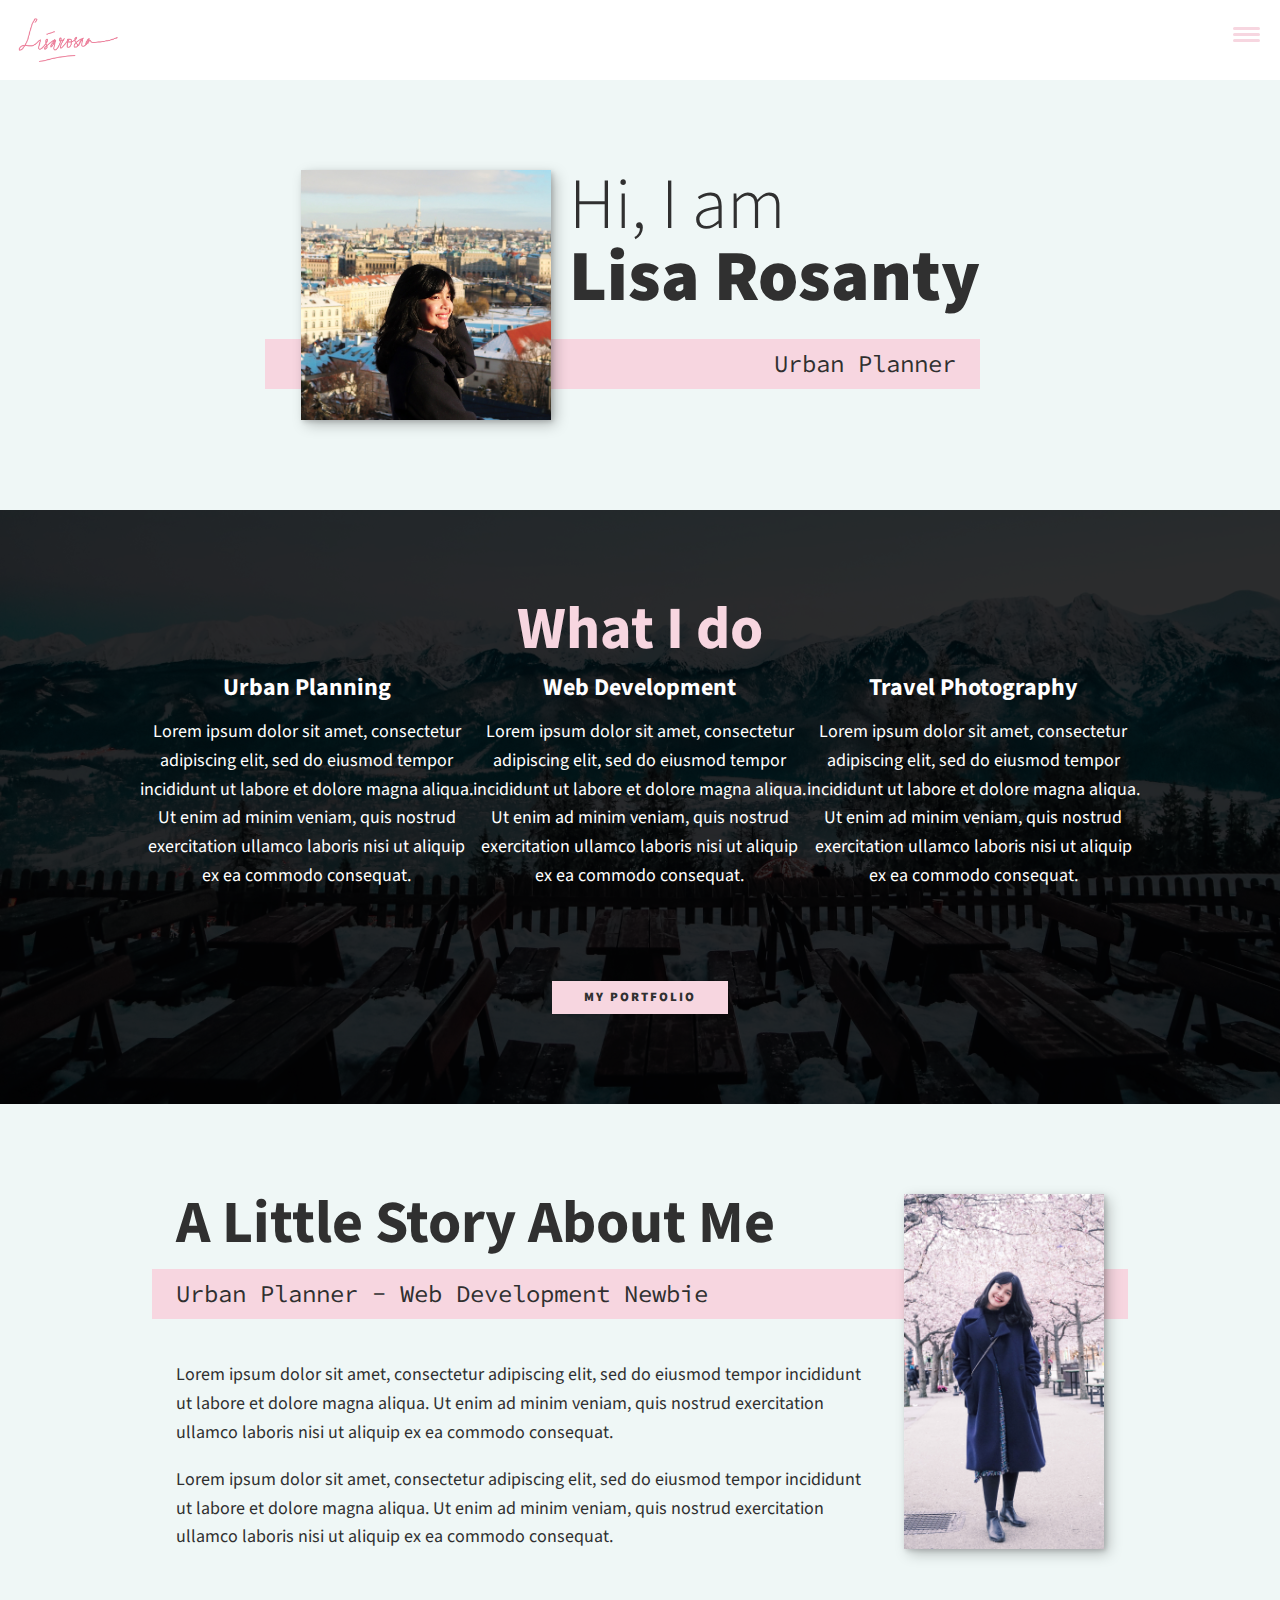
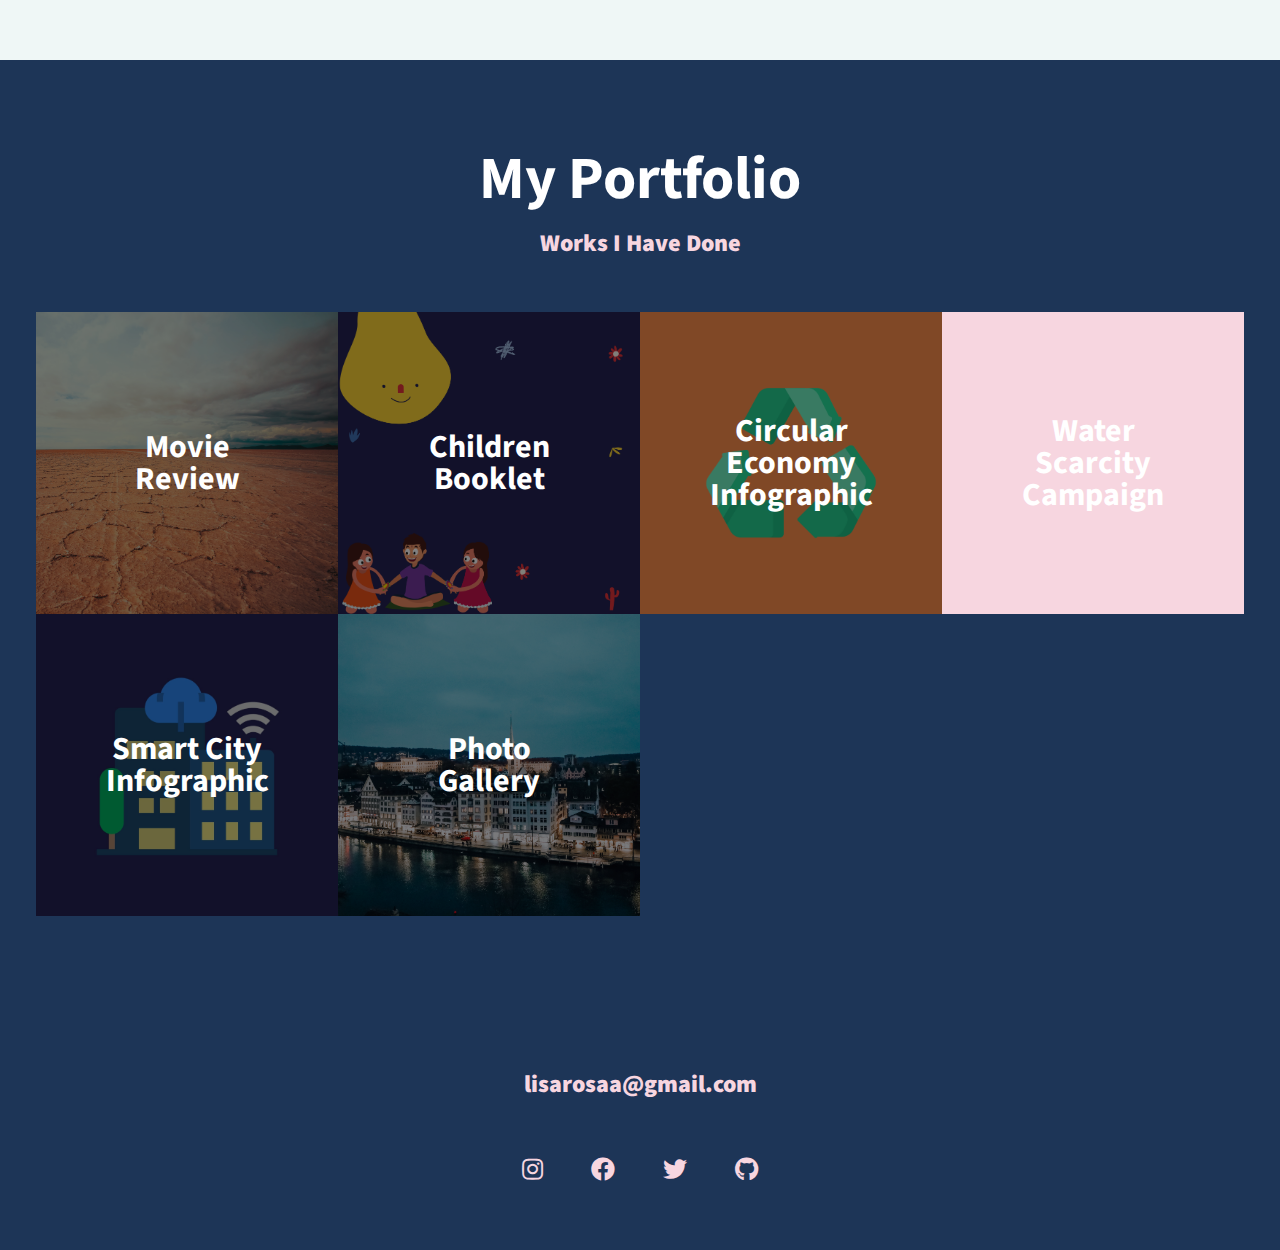
==== index.html @ c5e42071 "initial code portfolio web lisa" ====
<!DOCTYPE html>
<html lang="en">

<head>
    <meta charset="UTF-8">
    <meta name="viewport" content="width=device-width, initial-scale=1.0">
    <title>Lisa Rosanty Portfolio</title>
    <link rel="stylesheet" href="https://cdnjs.cloudfare.com/ajax/libs/normalize/7.0.0/normalize.min.css">
    <link rel="stylesheet" href="https://cdnjs.cloudflare.com/ajax/libs/font-awesome/5.13.0/css/all.min.css">
    <link rel="stylesheet" href="./css/style.css">
    <link href="https://fonts.googleapis.com/css?family=Source+Code+Pro:400,900|Source+Sans+Pro:300,900&display=swap" rel="stylesheet">
</head>

<body>
    <header>
        <div class="logo">
            <a href="index.html">
                <img src="assets/logo-small.png" alt="">
            </a>
        </div>
        <button class="nav-toggle" aria-label="toggle navigation">
            <span class="hamburger"></span>
        </button>
        <nav class="nav">
            <ul class="nav__list">
                <li class="nav__item">
                    <a href="#home" class="nav__link">Home</a>
                </li>
                <li class="nav__item">
                    <a href="#skills" class="nav__link">Skill</a>
                </li>
                <li class="nav__item">
                    <a href="#about" class="nav__link">About Me</a>
                </li>
                <li class="nav__item">
                    <a href="#porto" class="nav__link">Portfolio</a>
                </li>
            </ul>
        </nav>
    </header>

    <!-- Introduction -->
    <section class="intro" id="home">
        <h1 class="section__title section__title--intro">
            Hi, I am
            <strong>Lisa Rosanty</strong>
        </h1>
        <p class="section__subtitle section__subtitle--intro">Urban Planner</p>
        <img src="assets/lisa.jpg" alt="Lisa in Rovaniemi" class="intro__img">
    </section>

    <section class="my-services" id="skills">
        <h2 class="section__title section__title--services">What I do</h2>
        <div class="services">
            <div class="service">
                <h3>Urban Planning</h3>
                <p>Lorem ipsum dolor sit amet, consectetur adipiscing elit, sed do eiusmod tempor incididunt ut labore et dolore
                    magna aliqua. Ut enim ad minim veniam, quis nostrud exercitation ullamco laboris nisi ut aliquip ex ea
                    commodo consequat.</p>
            </div>
            <!-- / service -->

            <div class="service">
                <h3>Web Development</h3>
                <p>Lorem ipsum dolor sit amet, consectetur adipiscing elit, sed do eiusmod tempor incididunt ut labore et dolore
                    magna aliqua. Ut enim ad minim veniam, quis nostrud exercitation ullamco laboris nisi ut aliquip ex ea
                    commodo consequat.</p>
            </div>
            <!-- / service -->

            <div class="service">
                <h3>Travel Photography</h3>
                <p>Lorem ipsum dolor sit amet, consectetur adipiscing elit, sed do eiusmod tempor incididunt ut labore et dolore
                    magna aliqua. Ut enim ad minim veniam, quis nostrud exercitation ullamco laboris nisi ut aliquip ex ea
                    commodo consequat.</p>
            </div>
            <!-- / service -->
        </div>
        <!-- / services -->

        <a href="#porto" class="btn">My Portfolio</a>
    </section>

    <!--About Me-->
    <section class="about-me" id="about">
        <h2 class="section__title section__title--about">A Little Story About Me</h2>
        <p class="section__subtitle section__subtitle--about">Urban Planner - Web Development Newbie</p>

        <div class="about-me__body">
            <p>Lorem ipsum dolor sit amet, consectetur adipiscing elit, sed do eiusmod tempor incididunt ut labore et dolore
                magna aliqua. Ut enim ad minim veniam, quis nostrud exercitation ullamco laboris nisi ut aliquip ex ea commodo
                consequat.
            </p>
            <p>Lorem ipsum dolor sit amet, consectetur adipiscing elit, sed do eiusmod tempor incididunt ut labore et dolore
                magna aliqua. Ut enim ad minim veniam, quis nostrud exercitation ullamco laboris nisi ut aliquip ex ea commodo
                consequat.
            </p>
        </div>

        <img src="assets/lisa-sakura.JPG" alt="Lisa among Sakura" class="about-me__img">
    </section>

    <!-- Portfolio -->
    <section class="my-work" id="porto">
        <h2 class="section__title section__title--work">My Portfolio</h2>
        <p class="section__subtitle section__subtitle--work">Works I Have Done</p>

        <div class="portfolio">
            <a href="moview-review.html" class="portfolio__item">
                <img src="assets/world-without-water.jpg" alt="" class="portfolio__img">
                <div class="text">
                    <h4>Movie Review</h4>
                </div>
            </a>
            <a href="children-booklet.html" class="portfolio__item">
                <img src="assets/disaster-kid.png" alt="" class="portfolio__img">
                <div class="text">
                    <h4>Children Booklet</h4>
                </div>
            </a>
            <a href="circular-economy.html" class="portfolio__item">
                <img src="assets/circular-economy.png" alt="" class="portfolio__img">
                <div class="text">
                    <h4>Circular Economy Infographic</h4>
                </div>
            </a>
            <a href="water-campaign.html" class="portfolio__item">
                <img src="assets/water-campaign.png" alt="" class="portfolio__img">
                <div class="text">
                    <h4>Water Scarcity Campaign</h4>
                </div>
            </a>
            <a href="smart-city.html" class="portfolio__item">
                <img src="assets/smart-city.jpg" alt="" class="portfolio__img">
                <div class="text">
                    <h4>Smart City Infographic</h4>
                </div>
            </a>
            <a href="gallery.html" class="portfolio__item">
                <img src="assets/travel-photo.jpg" alt="" class="portfolio__img">
                <div class="text">
                    <h4>Photo Gallery</h4>
                </div>
            </a>
        </div>
    </section>

    <!-- Footer -->
    <footer class="footer">
        <a href="mailto:lisarosaa@gmail.com" class="footer__link">lisarosaa@gmail.com</a>
        <ul class="social-list">
            <li class="social-list__item">
                <a class="social-list__link" href="https://instagram.com/lisarosaa" target="_blank">
                    <i class="fab fa-instagram"></i>
                </a>
            </li>
            <li class="social-list__item">
                <a class="social-list__link" href="https://facebook.com/lisarosaa" target="_blank">
                    <i class="fab fa-facebook"></i>
                </a>
            </li>
            <li class="social-list__item">
                <a class="social-list__link" href="https://twitter.com/lisarosaa" target="_blank">
                    <i class="fab fa-twitter"></i>
                </a>
            </li>
            <li class="social-list__item">
                <a class="social-list__link" href="https://github.com/lisarosaa" target="_blank">
                    <i class="fab fa-github"></i>
                </a>
            </li>
        </ul>
    </footer>

    <script src="js/index.js"></script>

</body>

</html>
---- css/style.css ----
*,
*::before,
*::after {
    box-sizing: border-box;
}

/* Custom Properties */

:root {
    --ff-primary: 'Source Sans Pro', sans-serif;
    --ff-secondary: 'Source Code Pro', monospace;

    --fw-reg: 300;
    --fw-bold: 900;

    --clr-light: #fff;
    --clr-dark: #303030;
    --clr-accent: #b8f2e6;
    --clr-accent_red: #f7d6e0;
    --clr-accent_yellow: #eff7f6;
    --clr-accent_blue: #a8dadc;
    --clr-accent_navy: #1d3557;

    --fs-h1: 3rem;
    --fs-h2: 2.25rem;
    --fs-h3: 1.25rem;
    --fs-h4: 2rem;
    --fs-body: 1rem;

    --bs: 0.25em 0.25em 0.75em rgba(0,0,0,.25),
          0.125em 0.125em 0.25em rgba(0,0,0,.15);
}

@media (min-width: 800px) {
    :root {
        --fs-h1: 4.5rem;
        --fs-h2: 3.75rem;
        --fs-h3: 1.5rem;
        --fs-h4: 2rem;
        --fs-body: 1.125rem;
    }
}

/* General Style */

html {
    scroll-behavior: smooth;
}

body {
    background: var(--clr-accent_yellow);
    color: var(--clr-dark);
    margin: 0;
    font-family: var(--ff-primary);
    font-size: var(--fs-body);
    line-height: 1.6;
}

section {
    padding: 5em 2em;
}

img {
    display: block;
    max-width: 100%;
    image-orientation: from-image;
}

strong { font-weight: var(--fw-bold)}

:focus {
    outline: 3px solid var(--clr-accent_red);
    outline-offset: 3px;
}

/* Button */

.btn {
    display: inline-block;
    padding: .5em 2.5em;
    background: var(--clr-accent_red);
    color: var(--clr-dark);
    text-decoration: none;
    cursor: pointer;
    font-size: .8rem;
    text-transform: uppercase;
    letter-spacing: 2px;
    font-weight: var(--fw-bold);
    transition: transform 200ms ease-in-out;
}

.btn:hover {
    transform: scale(1.1)
}

/* Typography */
h1,
h2,
h3,
h4 {
    line-height: 1;
    margin: 0;
}

h1 { font-size: var(--fs-h1)}
h2 { font-size: var(--fs-h2)}
h3 { font-size: var(--fs-h3)}
h4 { font-size: var(--fs-h4)}

.section__title{
    margin-bottom: .25em;
}

.section__title--intro {
    font-weight: var(--fw-reg);
}

.section__title--intro strong {
    display: block;
}

.section__subtitle{
    margin: 0;
    font-size: var(--fs-h3);
}

.section__subtitle--intro,
.section__subtitle--about {
    background: var(--clr-accent_red);
    font-family: var(--ff-secondary);
    margin-bottom: 1em;
    padding: .25em 1em;
}


.section__subtitle--work {
    color:  var(--clr-accent_red);
    font-weight: var(--fw-bold);
    margin-bottom: 2em;   
}

/* header */

header {
    display: flex;
    justify-content: space-between;
    padding: 1em;
    background-color: var(--clr-light);
}
.logo {
    max-width: 100px;
}

.nav {
    position: fixed;
    background: var(--clr-accent_blue);
    color: var(--clr-light);
    top: 0;
    bottom: 0;
    left: 0;
    right: 0;
    z-index: 100;

    transform: translateX(100%);
    transition: transform 250ms cubic-bezier(.5, 0, .5, 1);
}

.nav__list {
    list-style: none;
    display: flex;
    height: 100%;
    flex-direction: column;
    justify-content: space-evenly;
    align-items: center;
    margin: 0;
    padding: 0;
}

.nav__link {
    color: inherit;
    font-weight: var(--fw-bold);
    font-size: var(--fs-h2);
    text-decoration: none;
}

.nav__link:hover {
    color: var(--clr-accent_red)
}

.nav-toggle {
    padding: .5em;
    background: transparent;
    border: 0;
    cursor: pointer;
    position: absolute;
    right: 1em;
    top: 1em;
    z-index: 1000;
    margin-top: 1em;
    margin-bottom: 1em;
}

.nav-open .nav {
    transform: translateX(0);
}

.nav-open .nav-toggle {
    position: fixed;
}

.nav-open .hamburger {
    transform: rotate(.625turn);
}

.nav-open .hamburger::before {
    transform: rotate(90deg) translate(-6px);
}

.nav-open .hamburger::after {
    opacity: 0;
}

.hamburger {
    display: block;
    position: relative;
}

.hamburger,
.hamburger::before,
.hamburger::after {
    background: var(--clr-accent_red);
    width: 2em;
    height: 3px;
    border-radius: 1em;
    transition: transform 250ms ease-in-out;
}

.hamburger::before,
.hamburger::after {
    content: '';
    position: absolute;
    left: 0;
    right: 0;
}

.hamburger::before { top: 6px;}
.hamburger::after { bottom: 6px;}

/* Intro Section */

.intro{
    position: relative;
}

.intro__img{
    box-shadow: var(--bs)
}

@media (min-width: 600px) {
    .intro {
        display: grid;
        width: min-content;
        margin: 0 auto;
        grid-column-gap: 1em;
        grid-template-areas: "img tittle" "img subtitle";
        grid-template-columns: min-content max-content;
    }

    .intro__img {
        grid-area: img;
        min-width: 250px;
        position: relative;
        z-index: 2;
    }

    .section__subtitle--intro {
        align-self: start;
        grid-column: -1 / 1;
        grid-row: 2;
        text-align: right;
        position: relative;
        left: -1.5em;
        width: calc(100% + 1.5em);
    }
}

/* Skill section */

.my-services {
    background-color: var(--clr-dark);
    background-image: url(../assets/nature.JPG);
    background-size: cover;
    background-blend-mode: multiply;
    color: var(--clr-light);
    text-align: center;
}

.section__title--services {
    color: var(--clr-accent_red);
    position: relative;
}

.section__title--services::after {
    content: '';
    display: block;
    width: 3em;
    height: 1px;
    margin: 0.5em auto len;
    background: var(--clr-light);
    opacity: 0;
}

.services {
    margin-bottom: 4em;
}

.service {
    max-width: 500px;
    margin: 0 auto;
}

@media (min-width: 800px) {
    .services {
        display: flex;
        max-width: 1000px;
        margin-left: auto;
        margin-right: auto;
    }

    .services + .services {
        margin-left: 2em;
    }
}

/* About Me */

.about-me {
    max-width: 1000px;
    margin: 0 auto;
}

.about-me__img {
    box-shadow: var(--bs);
}

@media (min-width: 600px) {
    .about-me {
        display: grid;
        grid-template-columns: 1fr 200px;
        grid-template-areas: "title img" "subtitle img" "text img";
        grid-column-gap: 2em;
    }

    .section__title--about {
        grid-area: title;
    }

    .section__subtitle--about {
        grid-column: 1/-1;
        grid-row: 2;
        position: relative;
        left: -1em;
        width: calc(100% + 2em);
        padding-left: 1em;
        padding-right: calc(200px + 4em);
    }

    .about-me__img {
        grid-area: img;
        position: relative;
        z-index: 2;
    }
}

/* My Portfolio */

.my-work{
    background-color: var(--clr-accent_navy);
    color: var(--clr-light);
    text-align: center;
}

.portfolio {
    display: grid;
    grid-template-columns: repeat(auto-fit, minmax(300px, 1fr));    
}

.portfolio__item {
    background: var(--clr-accent_red);
    overflow: hidden;
    position: relative;
    text-align: center;
}

.portfolio__item .text {
    position: absolute;
    top: 50%;
    left: 50%;
    transform: translate(-50%, -50%);
    color: var(--clr-light);
}

.portfolio__img {
    transition: 
        transform 750ms cubic-bezier(.5, 0, .5, 1),
        opacity 250ms linear;
        filter: brightness(50%);
}

.portfolio__item:focus {
    position: relative;
    z-index: 2;
}

.portfolio__img:hover,
.portfolio__item:hover .text {
    color: var(--clr-accent_red);
}

.portfolio__img:hover,
.portfolio__item:focus .portfolio__img {
    transform: scale(1.2);
    opacity: .75;
}

/* Footer */
.footer {
    background: var(--clr-accent_navy);
    color: var(--clr-accent_red);
    text-align: center;
    padding: 2.5em 0;
    font-size: var(--fs-h3);
}

.footer a {
    color: inherit;
    text-decoration: none;
}

.footer__link {
    font-weight: var(--fw-bold);
}

.footer__link:hover,
.social-list__link:hover {
    opacity: .7;
}

.footer__link:hover {
    text-decoration: underline;
}

.social-list {
    list-style: none;
    display: flex;
    justify-content: center;
    margin: 2em 0 0;
    padding: 0;
}

.social-list__item {
    margin: 0 .5em
}

.social-list__link {
    padding: .5em;
}

/* Portfolio item style */

.portfolio-item-individual {
    padding: 0 2em 2em;
    max-width: 1000px;
    margin: 0 auto;
}

.review-text {
    column-count: 2;
    column-gap: 40px;
    text-align: justify;
}

.gallery {
    display: grid;
    grid-template-columns: repeat(auto-fit, minmax(300px, 1fr))
}

.gallery__item {
    background: var(--clr-light);
    margin: 10px;
    padding: .5rem;
    box-shadow: 0 4px 8px 0 rgba(0, 0, 0, 0.2), 0 6px 20px 0 rgba(0, 0, 0, 0.19);
}

.gallery__item .gallery__caption {
    text-align: center;
    color: var(--clr-accent_navy);
    font-weight: var(--fw-bold);
    padding: 10px 20px;
}
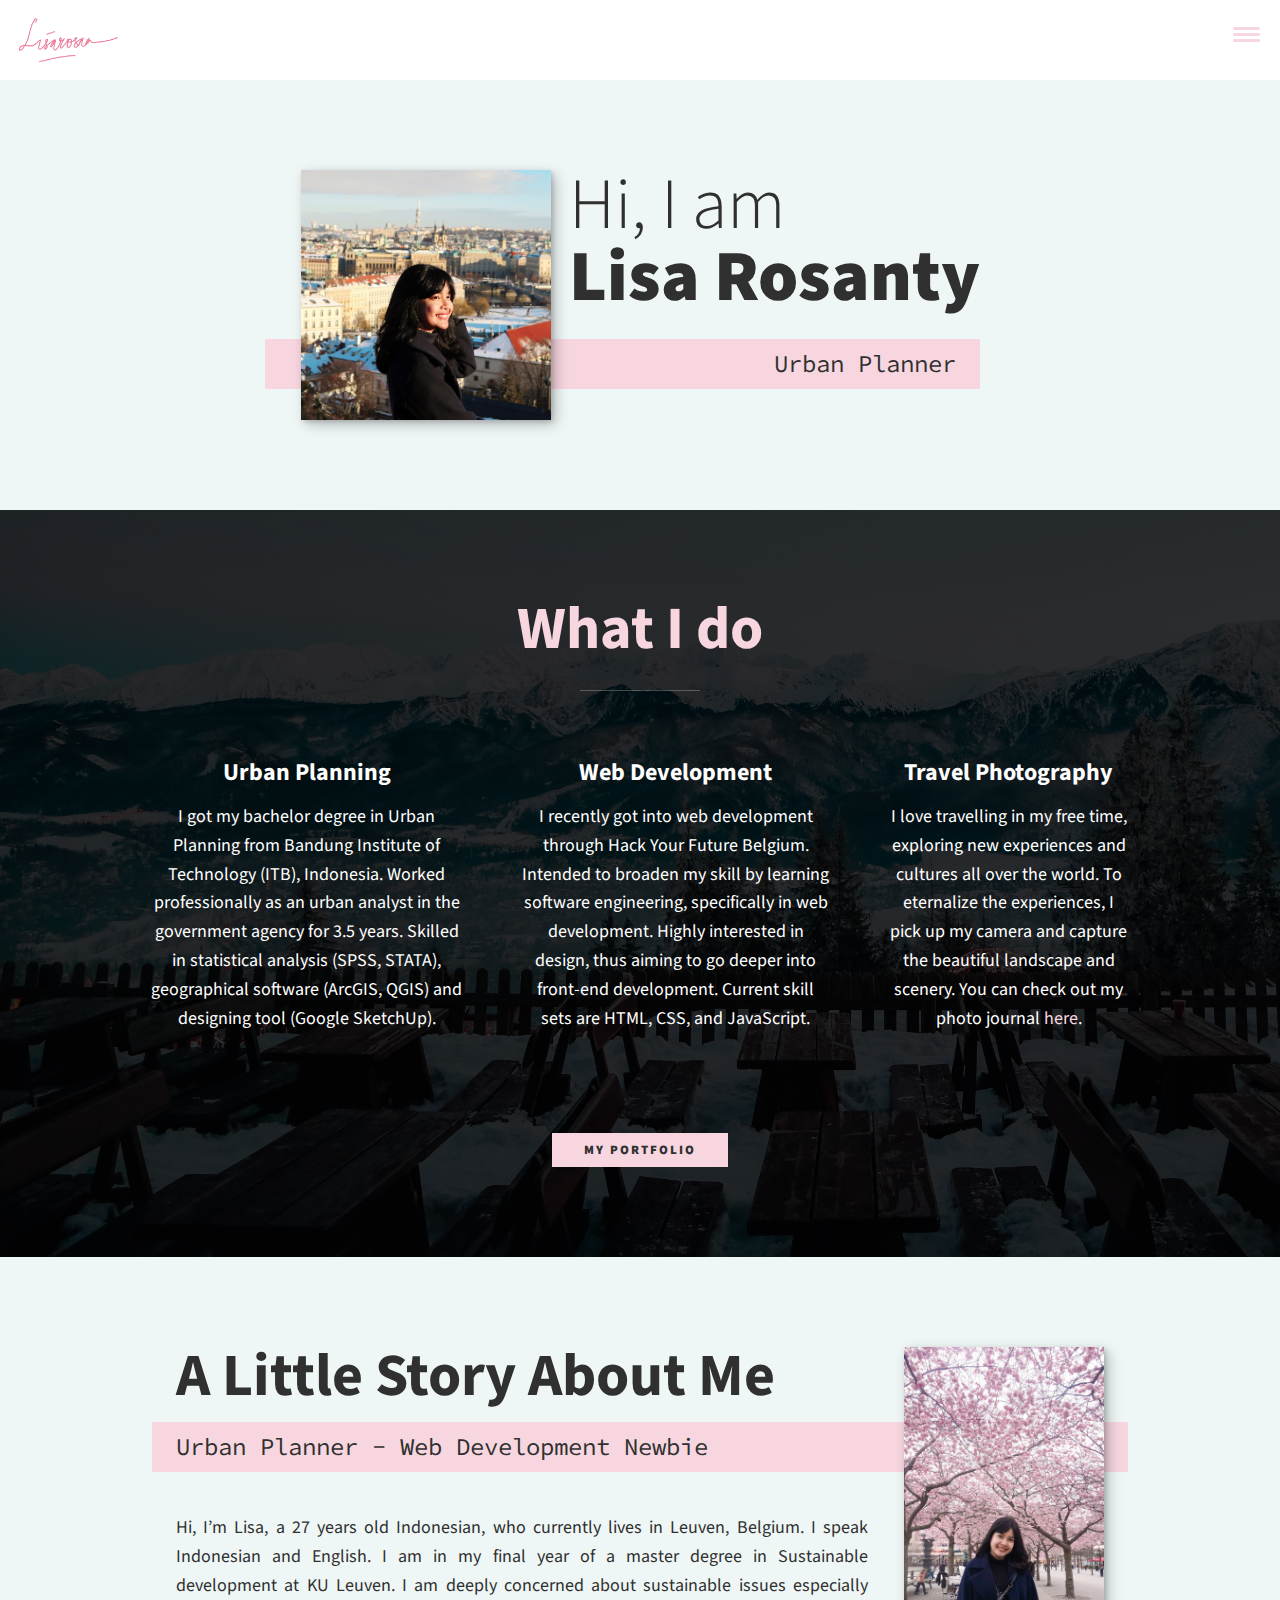
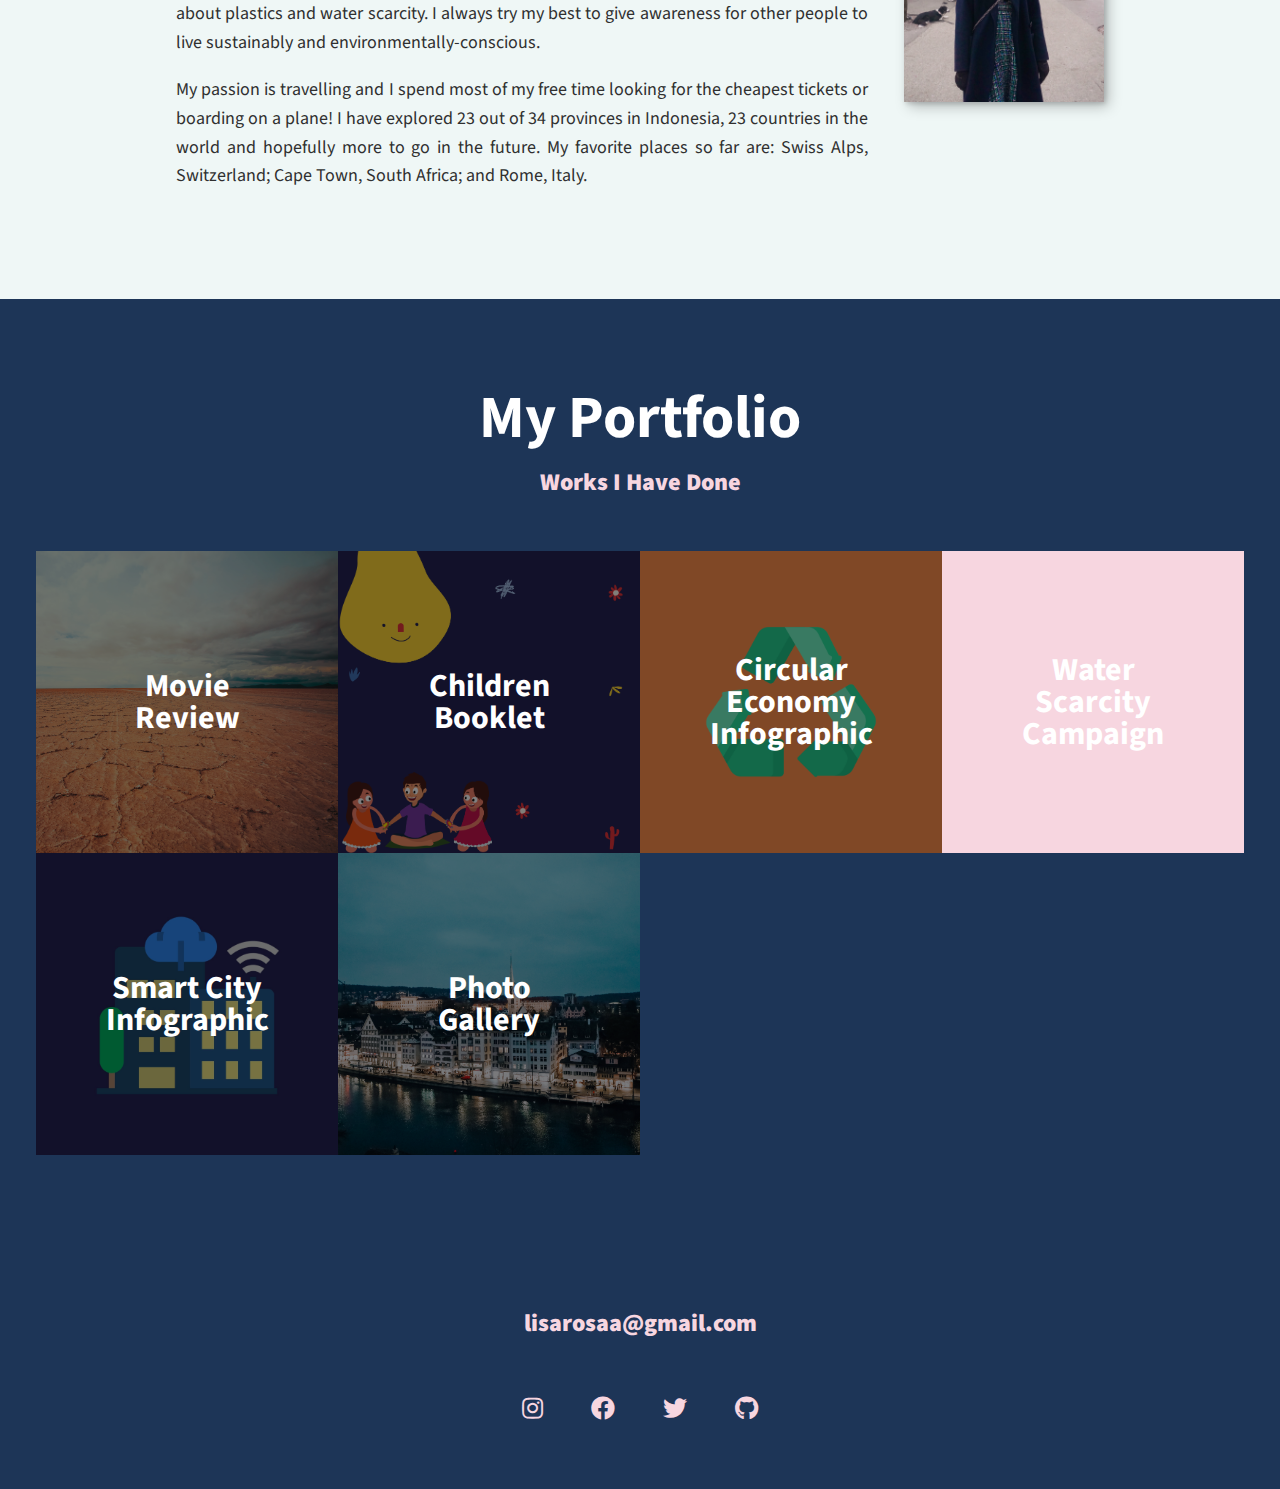
==== commit 25b3c9b4: "updated index.html and style.css" ====
--- a/index.html
+++ b/index.html
@@ -54,25 +54,26 @@
         <div class="services">
             <div class="service">
                 <h3>Urban Planning</h3>
-                <p>Lorem ipsum dolor sit amet, consectetur adipiscing elit, sed do eiusmod tempor incididunt ut labore et dolore
-                    magna aliqua. Ut enim ad minim veniam, quis nostrud exercitation ullamco laboris nisi ut aliquip ex ea
-                    commodo consequat.</p>
+                <p>I got my bachelor degree in Urban Planning from Bandung Institute of Technology (ITB), Indonesia. Worked
+                    professionally as an urban analyst in the government agency for 3.5 years. Skilled in statistical analysis
+                    (SPSS, STATA), geographical software (ArcGIS, QGIS) and designing tool (Google SketchUp).</p>
             </div>
             <!-- / service -->
 
             <div class="service">
                 <h3>Web Development</h3>
-                <p>Lorem ipsum dolor sit amet, consectetur adipiscing elit, sed do eiusmod tempor incididunt ut labore et dolore
-                    magna aliqua. Ut enim ad minim veniam, quis nostrud exercitation ullamco laboris nisi ut aliquip ex ea
-                    commodo consequat.</p>
+                <p>I recently got into web development through Hack Your Future Belgium. Intended to broaden my skill by learning
+                    software engineering, specifically in web development. Highly interested in design, thus aiming to go
+                    deeper into front-end development. Current skill sets are HTML, CSS, and JavaScript.</p>
             </div>
             <!-- / service -->
 
             <div class="service">
                 <h3>Travel Photography</h3>
-                <p>Lorem ipsum dolor sit amet, consectetur adipiscing elit, sed do eiusmod tempor incididunt ut labore et dolore
-                    magna aliqua. Ut enim ad minim veniam, quis nostrud exercitation ullamco laboris nisi ut aliquip ex ea
-                    commodo consequat.</p>
+                <p>I love travelling in my free time, exploring new experiences and cultures all over the world. To eternalize
+                    the experiences, I pick up my camera and capture the beautiful landscape and scenery. You can check out
+                    my photo journal
+                    <a href="gallery.html">here</a>.</p>
             </div>
             <!-- / service -->
         </div>
@@ -87,13 +88,14 @@
         <p class="section__subtitle section__subtitle--about">Urban Planner - Web Development Newbie</p>
 
         <div class="about-me__body">
-            <p>Lorem ipsum dolor sit amet, consectetur adipiscing elit, sed do eiusmod tempor incididunt ut labore et dolore
-                magna aliqua. Ut enim ad minim veniam, quis nostrud exercitation ullamco laboris nisi ut aliquip ex ea commodo
-                consequat.
+            <p>Hi, I’m Lisa, a 27 years old Indonesian, who currently lives in Leuven, Belgium. I speak Indonesian and English.
+                I am in my final year of a master degree in Sustainable development at KU Leuven. I am deeply concerned about
+                sustainable issues especially about plastics and water scarcity. I always try my best to give awareness for
+                other people to live sustainably and environmentally-conscious.
             </p>
-            <p>Lorem ipsum dolor sit amet, consectetur adipiscing elit, sed do eiusmod tempor incididunt ut labore et dolore
-                magna aliqua. Ut enim ad minim veniam, quis nostrud exercitation ullamco laboris nisi ut aliquip ex ea commodo
-                consequat.
+            <p>My passion is travelling and I spend most of my free time looking for the cheapest tickets or boarding on a plane!
+                I have explored 23 out of 34 provinces in Indonesia, 23 countries in the world and hopefully more to go in
+                the future. My favorite places so far are: Swiss Alps, Switzerland; Cape Town, South Africa; and Rome, Italy.
             </p>
         </div>
 
--- a/css/style.css
+++ b/css/style.css
@@ -303,11 +303,11 @@
 .section__title--services::after {
     content: '';
     display: block;
-    width: 3em;
+    width: 2em;
     height: 1px;
-    margin: 0.5em auto len;
+    margin: 0.5em auto 1em;
     background: var(--clr-light);
-    opacity: 0;
+    opacity: 0.25;
 }
 
 .services {
@@ -315,8 +315,19 @@
 }
 
 .service {
-    max-width: 500px;
+    max-width: 2000px;
     margin: 0 auto;
+    padding: 10px;
+    text-align: center;
+}
+
+.service a {
+    color: var(--clr-accent_red);
+    text-decoration: none;
+}
+
+.service a:hover {
+    text-decoration: underline;
 }
 
 @media (min-width: 800px) {
@@ -327,7 +338,7 @@
         margin-right: auto;
     }
 
-    .services + .services {
+    .service + .service {
         margin-left: 2em;
     }
 }
@@ -341,6 +352,10 @@
 
 .about-me__img {
     box-shadow: var(--bs);
+}
+
+.about-me__body {
+    text-align: justify;
 }
 
 @media (min-width: 600px) {
@@ -472,12 +487,17 @@
     padding: 0 2em 2em;
     max-width: 1000px;
     margin: 0 auto;
+    text-align: center;
 }
 
 .review-text {
     column-count: 2;
     column-gap: 40px;
     text-align: justify;
+}
+
+.review-reference {
+    text-align: left;
 }
 
 .gallery {
@@ -497,4 +517,25 @@
     color: var(--clr-accent_navy);
     font-weight: var(--fw-bold);
     padding: 10px 20px;
+}
+
+.booklet {
+    display: grid;
+    grid-template-columns: repeat(1, minmax(300px, 1fr));
+}
+
+.booklet__item {
+    background: var(--clr-light);
+    margin: 10px;
+    box-shadow: 0 4px 8px 0 rgba(0, 0, 0, 0.2), 0 6px 20px 0 rgba(0, 0, 0, 0.19);
+}
+
+.infographic {
+    display: inline-block;
+}
+
+.infographic__item {
+    width: 100%;
+    margin: 0 auto;
+    box-shadow: 0 4px 8px 0 rgba(0, 0, 0, 0.2), 0 6px 20px 0 rgba(0, 0, 0, 0.19);
 }